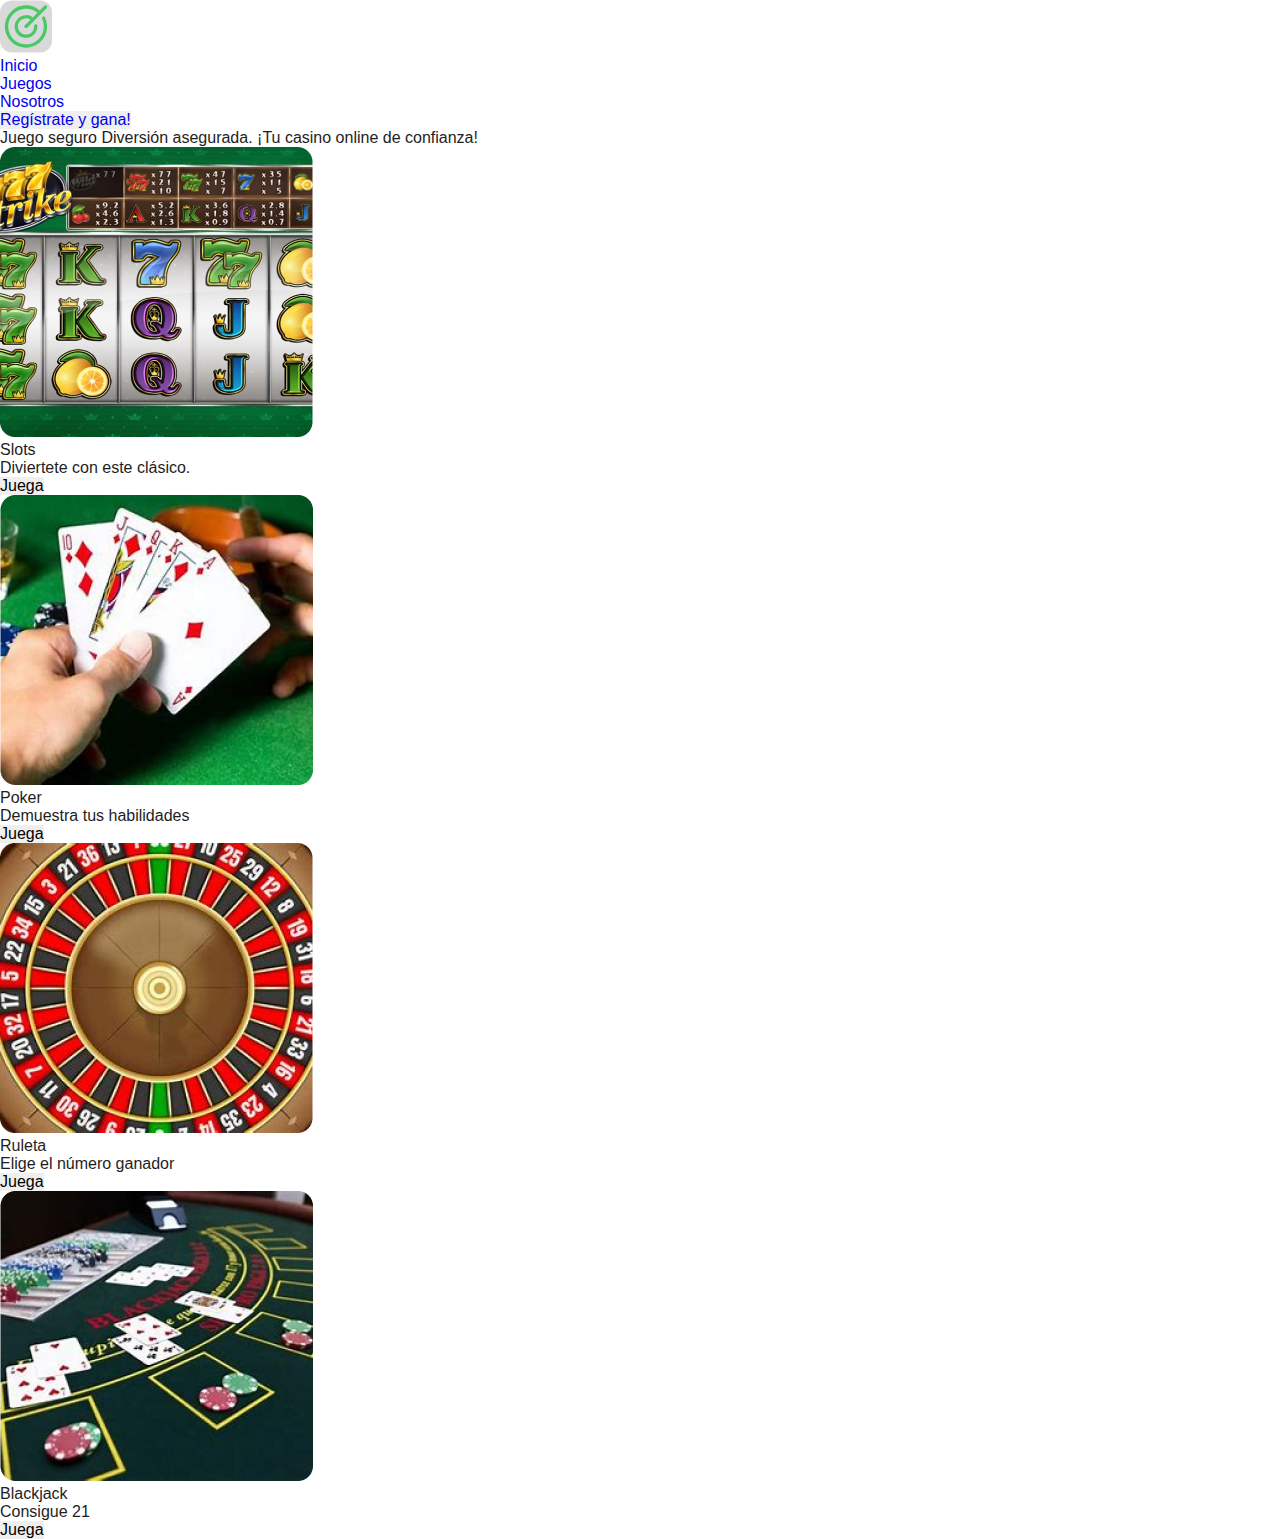
==== index.html @ 99882bb0 "Agregando la hoja de estilos" ====
<!DOCTYPE html>
<html lang="es">

<head>
    <meta charset="UTF-8">
    <meta name="viewport" content="width=device-width, initial-scale=1.0">
    <title>Casino Movil</title>
    <meta http-equiv="X-UA-Compatible" content="ie=edge">
     
    <!-- Tarea, buscar palabras claves para mi pagina-->
    <meta name="description" content="">
    <!--Con las palabras claves pedirle una descripcion de mi pagina a una IA de 150 char.-->
    <meta name="keywords" content="">
    <link rel="stylesheet" href="/style.css">
    <!--Etiquetas OpenGraph: Investigar -->
    <!--
       Crear los otros Html-->
</head>

<body>
     <header>
        <nav>
        <img src="/assets/div.svg" alt="">
        <ul>
            <li><a href="/">Inicio</a></li>
            <li><a href="#juegos">Juegos</a></li>
            <li><a href="nosotros.html">Nosotros</a></li>
            <button><a href="login.html">Regístrate y gana!</a></button>
        </ul>
        </nav>
     </header>
     <main>
        <section id = "Jumbtron1">
          <h1>Juego seguro
            Diversión asegurada.
            ¡Tu casino online de confianza!</h1>
        </section>
        <section id = "tarjetas">
            <div>
                <img src="/assets/slot.png" alt="">
                <h2>Slots</h2>
                <p>Diviertete con este clásico. </p>
                <button>Juega</button>
            </div>
            <div>
                <img src="/assets/poker.png" alt="">
                <h2>Poker</h2>
                <p>Demuestra tus habilidades </p>
                <button>Juega</button>
            </div>
            <div>
                <img src="/assets/roulette.png" alt="">
                <h2>Ruleta</h2>
                <p>Elige el número ganador</p>
                <button>Juega</button>
            </div>
            <div>
                <img src="/assets/blackjack.png" alt="">
                <h2>Blackjack</h2>
                <p>Consigue 21 </p>
                <button>Juega</button>
            </div>

        </section>

    </main>

</body>

</html>
---- style.css ----
* {
    padding: unset; 
    margin: unset;
    border: unset;
    text-decoration: unset;
    
    /* 16 pixeles cada rem */
    font-size: 1rem;
    /* regular: 400, 900 black, 800 la negrota, negrita 700*/
    font-weight: 400;
    font-family: 'Segoe UI', Tahoma, Geneva, Verdana, sans-serif;
    list-style: none;
    /* Propiedad muy importante*/
    box-sizing: border-box;

   /* margin y Padding automatizados*/
}

body {
  color: #1e1e1e;
}
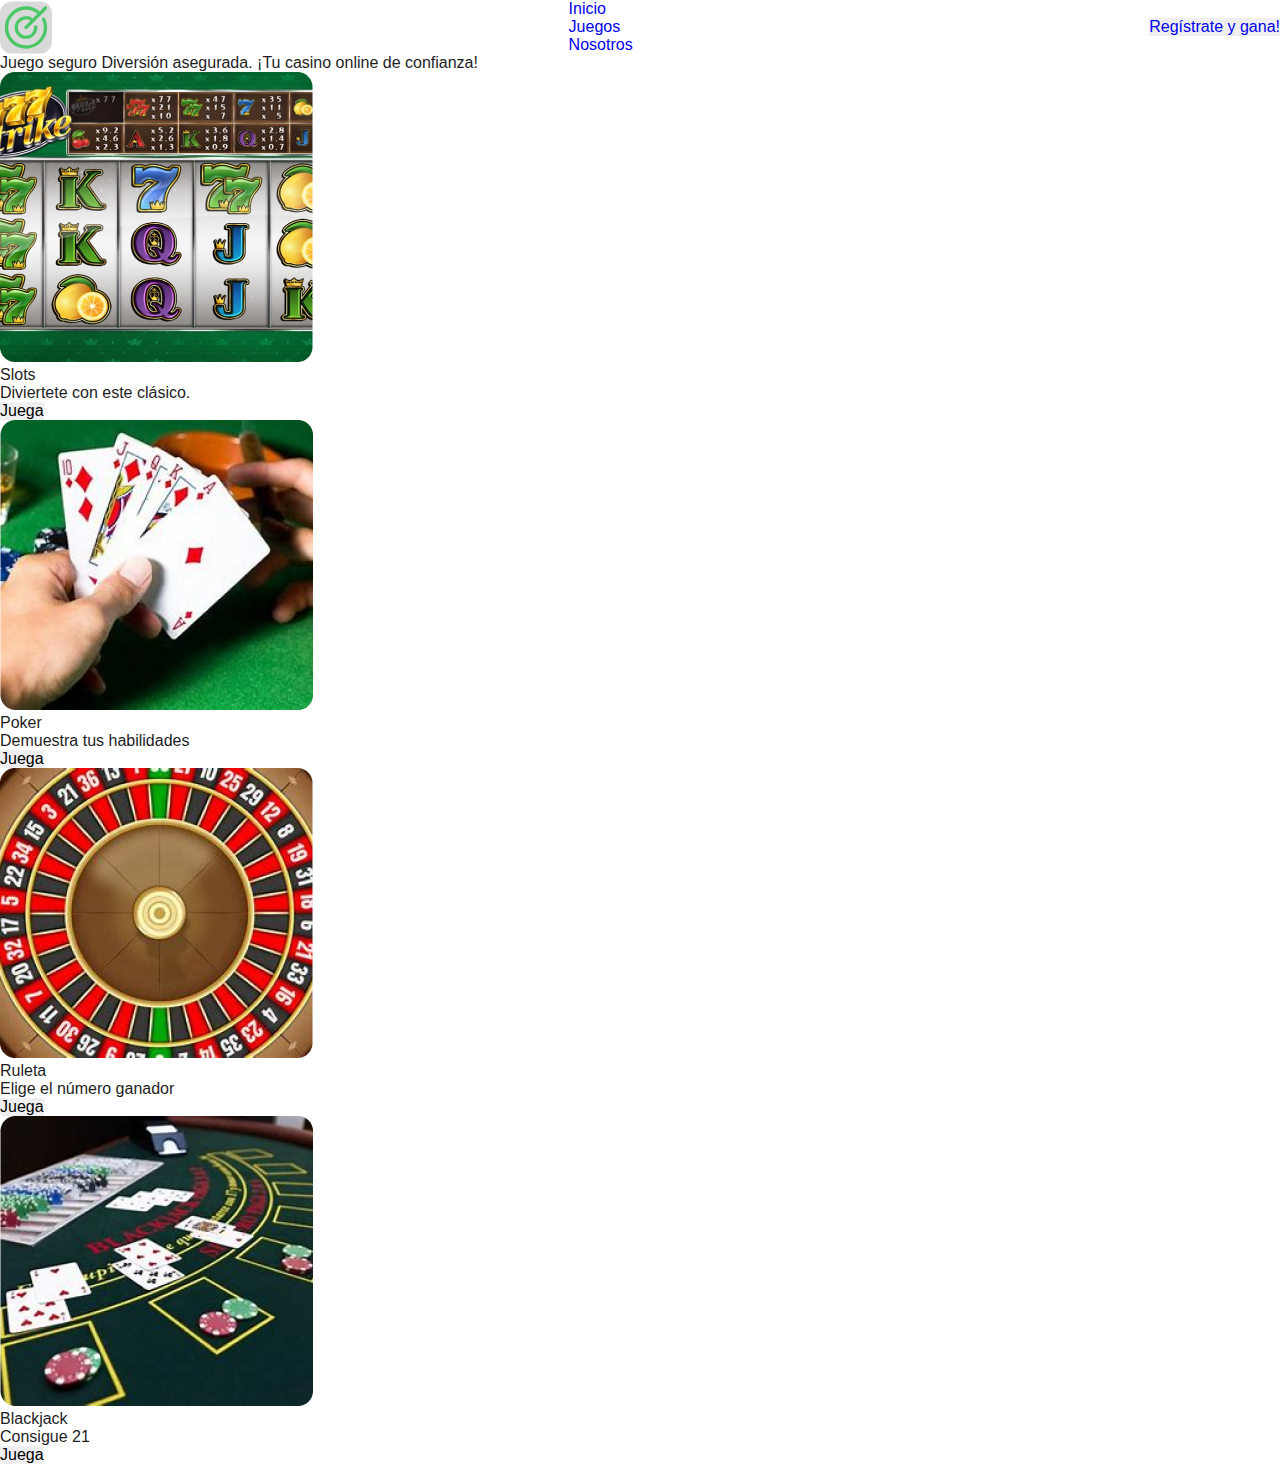
==== commit 53bbaffe: "Boton por fuera de la ul" ====
--- a/index.html
+++ b/index.html
@@ -25,8 +25,9 @@
             <li><a href="/">Inicio</a></li>
             <li><a href="#juegos">Juegos</a></li>
             <li><a href="nosotros.html">Nosotros</a></li>
-            <button><a href="login.html">Regístrate y gana!</a></button>
+            
         </ul>
+        <button><a href="login.html">Regístrate y gana!</a></button>
         </nav>
      </header>
      <main>
--- a/style.css
+++ b/style.css
@@ -18,4 +18,11 @@
 
 body {
   color: #1e1e1e;
+}
+
+header nav{
+    display: flex; /* diaplay flex coloca los elementos horizontales */
+    justify-content: space-between; /*Coloca el espacio entre elementos*/
+    align-items: center;
+    
 }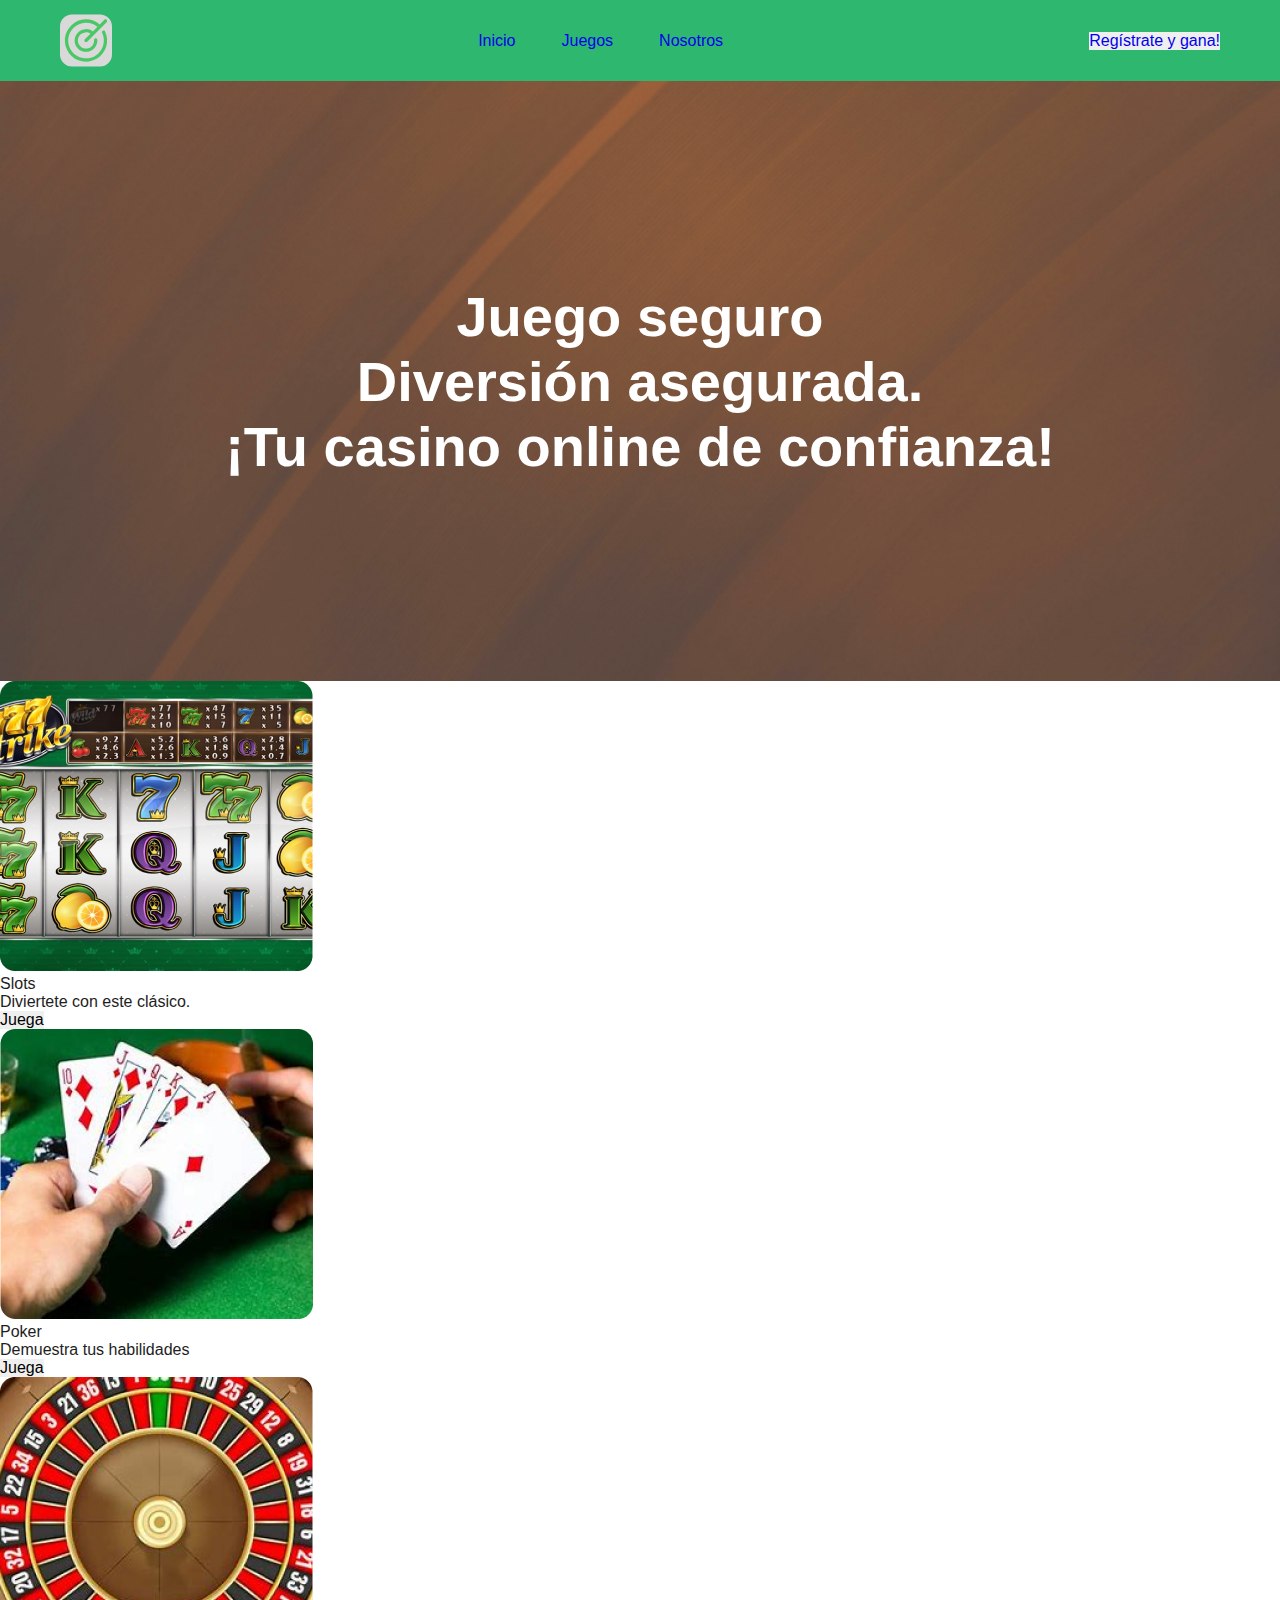
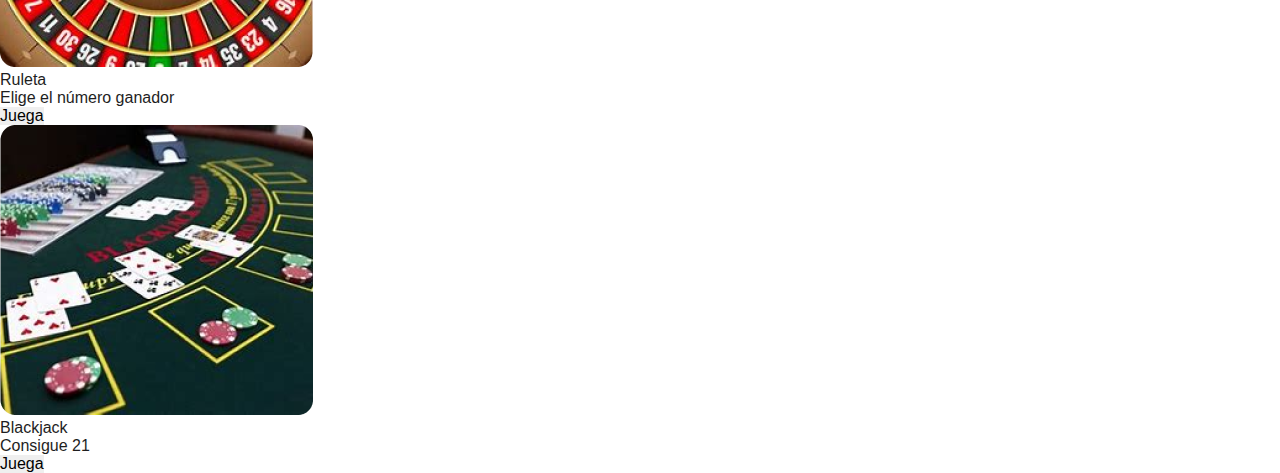
==== commit 80007386: "Agregando estilos al Jumbotron y las fuentes" ====
--- a/index.html
+++ b/index.html
@@ -6,7 +6,12 @@
     <meta name="viewport" content="width=device-width, initial-scale=1.0">
     <title>Casino Movil</title>
     <meta http-equiv="X-UA-Compatible" content="ie=edge">
-     
+    <link rel="preconnect" href="https://fonts.googleapis.com">
+
+
+    <!--Agregando fuente Roboto de google Fonts-->
+<link rel="preconnect" href="https://fonts.gstatic.com" crossorigin>
+<link href="https://fonts.googleapis.com/css2?family=Roboto:ital,wght@0,100;0,300;0,400;0,500;0,700;0,900;1,100;1,300;1,400;1,500;1,700;1,900&display=swap" rel="stylesheet">
     <!-- Tarea, buscar palabras claves para mi pagina-->
     <meta name="description" content="">
     <!--Con las palabras claves pedirle una descripcion de mi pagina a una IA de 150 char.-->
@@ -18,44 +23,44 @@
 </head>
 
 <body>
-     <header>
-        <nav>
-        <img src="/assets/div.svg" alt="">
-        <ul>
-            <li><a href="/">Inicio</a></li>
-            <li><a href="#juegos">Juegos</a></li>
-            <li><a href="nosotros.html">Nosotros</a></li>
-            
-        </ul>
-        <button><a href="login.html">Regístrate y gana!</a></button>
+    <header>
+        <nav class="main-navbar">
+            <img src="/assets/div.svg" alt="">
+            <ul>
+                <li><a href="/">Inicio</a></li>
+                <li><a href="#juegos">Juegos</a></li>
+                <li><a href="nosotros.html">Nosotros</a></li>
+
+            </ul>
+            <button><a href="/login.html">Regístrate y gana!</a></button>
         </nav>
-     </header>
-     <main>
-        <section id = "Jumbtron1">
-          <h1>Juego seguro
-            Diversión asegurada.
-            ¡Tu casino online de confianza!</h1>
-        </section>
-        <section id = "tarjetas">
-            <div>
+    </header>
+    <main>
+        <div class="Jumbtron1P"> <!-- Tuve que colocar la background image en el H1-->
+            <h1 class="Jumbotron1">Juego seguro <br>
+                Diversión asegurada.<br>
+                ¡Tu casino online de confianza!</h1>
+            </div>
+        <section class="tarjetas">
+            <div class="tarjeta">
                 <img src="/assets/slot.png" alt="">
                 <h2>Slots</h2>
                 <p>Diviertete con este clásico. </p>
                 <button>Juega</button>
             </div>
-            <div>
+            <div class="tarjeta">
                 <img src="/assets/poker.png" alt="">
                 <h2>Poker</h2>
                 <p>Demuestra tus habilidades </p>
                 <button>Juega</button>
             </div>
-            <div>
+            <div class="tarjeta">
                 <img src="/assets/roulette.png" alt="">
                 <h2>Ruleta</h2>
                 <p>Elige el número ganador</p>
                 <button>Juega</button>
             </div>
-            <div>
+            <div class="tarjeta">
                 <img src="/assets/blackjack.png" alt="">
                 <h2>Blackjack</h2>
                 <p>Consigue 21 </p>
--- a/style.css
+++ b/style.css
@@ -1,8 +1,21 @@
+/*Variables de Css se escriben dentro de root*/
+:root {
+    --margin-page: 60px;
+    --color-primary: #2EB76E;
+    --color-action: #422F95;
+    --color-white: #FFFFFF;
+    --brownie: #AD5A5A;
+    --color-ch: red;
+    --jumbotron-image1: url("Section.jpg");
+    --jumbo-title: 56px;
+    --textfocus-color: #70F6BE;
+}
+
 * {
     padding: unset; 
     margin: unset;
     border: unset;
-    text-decoration: unset;
+    text-decoration: none;
     
     /* 16 pixeles cada rem */
     font-size: 1rem;
@@ -12,17 +25,68 @@
     list-style: none;
     /* Propiedad muy importante*/
     box-sizing: border-box;
+    
+    outline: unset; /* esto quita las líneas de los input */
 
    /* margin y Padding automatizados*/
 }
+
 
 body {
   color: #1e1e1e;
 }
 
-header nav{
+.main-navbar{
     display: flex; /* diaplay flex coloca los elementos horizontales */
     justify-content: space-between; /*Coloca el espacio entre elementos*/
     align-items: center;
-    
-}+    padding: 14px var(--margin-page);
+    background-color: var(--color-primary);
+}
+
+.main-navbar ul {
+  display:flex;
+  justify-content:space-between;
+  gap: 46px;
+  
+}
+
+.Jumbotron1{
+  background-image: var(--jumbotron-image1); 
+  background-size: cover;
+  background-position: center;
+  height: 600px;
+  display: flex;
+  align-items: center;
+  padding: var(--margin-page);
+  color: var(--color-white);
+  font-size: var(--jumbo-title);
+  text-align: center;
+  justify-content: center;
+  font-weight: 700;
+}
+
+
+.tarjetas{
+  font-family: Roboto, sans-serif;
+  font-size: 1rem;
+}
+
+/* 
+@font-face{
+font-family: fiat;
+url: (direccion fuentes)
+}
+
+Api de Google: Empleas el archivo de Google.
+
+Siempre el display flesx en el elemento padre
+crossaxis = align items
+mainaxis = justify-content
+
+
+crossaxis no tiene space-between
+
+*/
+
+
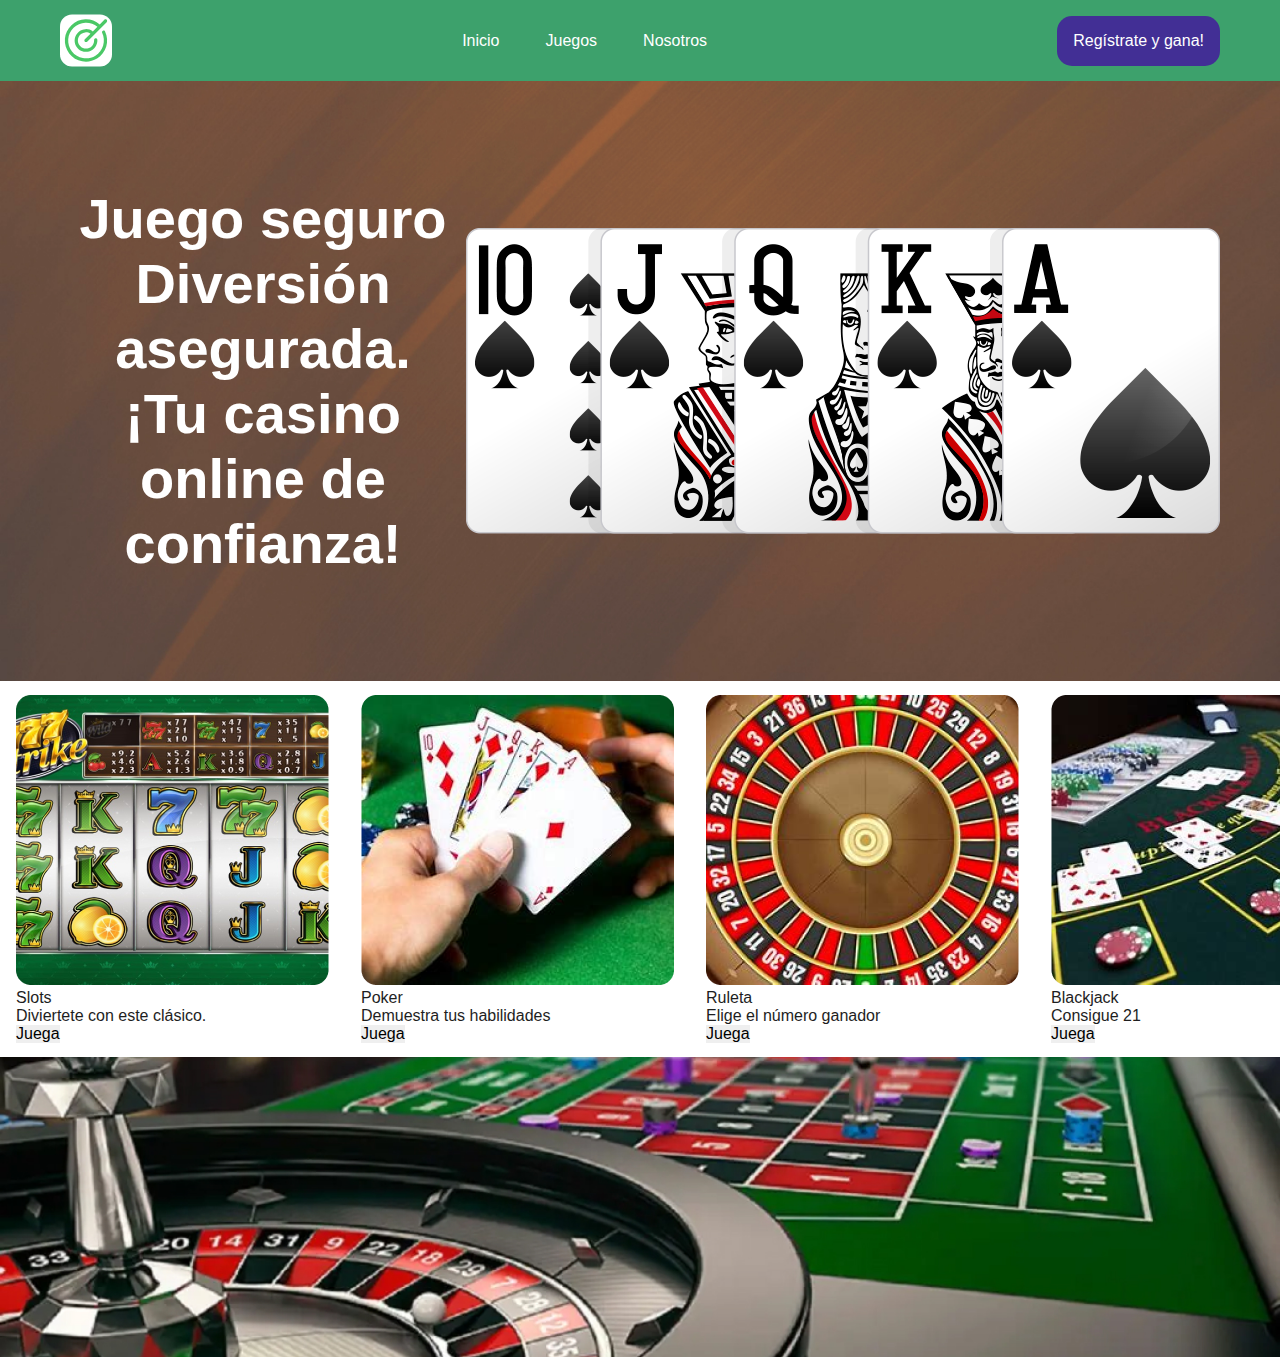
==== commit f809b240: "Agregando el segundo Jumbotron y cuadrando las tarjetas" ====
--- a/index.html
+++ b/index.html
@@ -28,20 +28,23 @@
             <img src="/assets/div.svg" alt="">
             <ul>
                 <li><a href="/">Inicio</a></li>
-                <li><a href="#juegos">Juegos</a></li>
+                <li><a href="#tarjetas">Juegos</a></li>
                 <li><a href="nosotros.html">Nosotros</a></li>
 
             </ul>
-            <button><a href="/login.html">Regístrate y gana!</a></button>
+            <a href="/login.html"><button>Regístrate y gana!</button></a>
         </nav>
     </header>
     <main>
         <div class="Jumbtron1P"> <!-- Tuve que colocar la background image en el H1-->
             <h1 class="Jumbotron1">Juego seguro <br>
                 Diversión asegurada.<br>
-                ¡Tu casino online de confianza!</h1>
+                ¡Tu casino online de confianza!
+                <img src="/assets/cards.png">
+            </h1>
+               
             </div>
-        <section class="tarjetas">
+        <div class="tarjetas">
             <div class="tarjeta">
                 <img src="/assets/slot.png" alt="">
                 <h2>Slots</h2>
@@ -67,8 +70,10 @@
                 <button>Juega</button>
             </div>
 
-        </section>
-
+        </div>
+        <div class="jumbo2"> 
+            
+        </div>
     </main>
 
 </body>
--- a/style.css
+++ b/style.css
@@ -1,12 +1,12 @@
 /*Variables de Css se escriben dentro de root*/
 :root {
     --margin-page: 60px;
-    --color-primary: #2EB76E;
+    --color-primary: #3da16c;
     --color-action: #422F95;
     --color-white: #FFFFFF;
     --brownie: #AD5A5A;
     --color-ch: red;
-    --jumbotron-image1: url("Section.jpg");
+    --jumbotron-image1: url("/Section.jpg");
     --jumbo-title: 56px;
     --textfocus-color: #70F6BE;
 }
@@ -64,13 +64,54 @@
   text-align: center;
   justify-content: center;
   font-weight: 700;
+ 
+}
+.jumbo2{
+  background-image: url("/assets/jumbo.jpg"); 
+  background-size: cover;
+  background-position: center;
+  height: 300px;
+  display: flex;
+  align-items: center;
+  padding: var(--margin-page);
+  font-size: var(--jumbo-title);
+  text-align: center;
+  justify-content: center;
+  font-weight: 700;
+  color: var(--color-white);
 }
 
 
 .tarjetas{
   font-family: Roboto, sans-serif;
   font-size: 1rem;
+  display: flex;
+  align-items: flex-start;
+  justify-content: space-between;
+  padding: 14px, var(--margin-page);
+  
 }
+.tarjeta{
+  padding: 14px 16px;
+  align-items: end;
+  justify-content: center;
+  
+.tarjeta img{
+  display: flex;
+  padding: 14px;
+}
+}
+nav button {
+  padding: 1rem;
+  border-radius: 15px; /*No lo esta aplicando*/
+  background-color: var(--color-action);
+  color: var(--color-white);
+}
+
+a{
+  color: var(--color-white);
+}
+
 
 /* 
 @font-face{
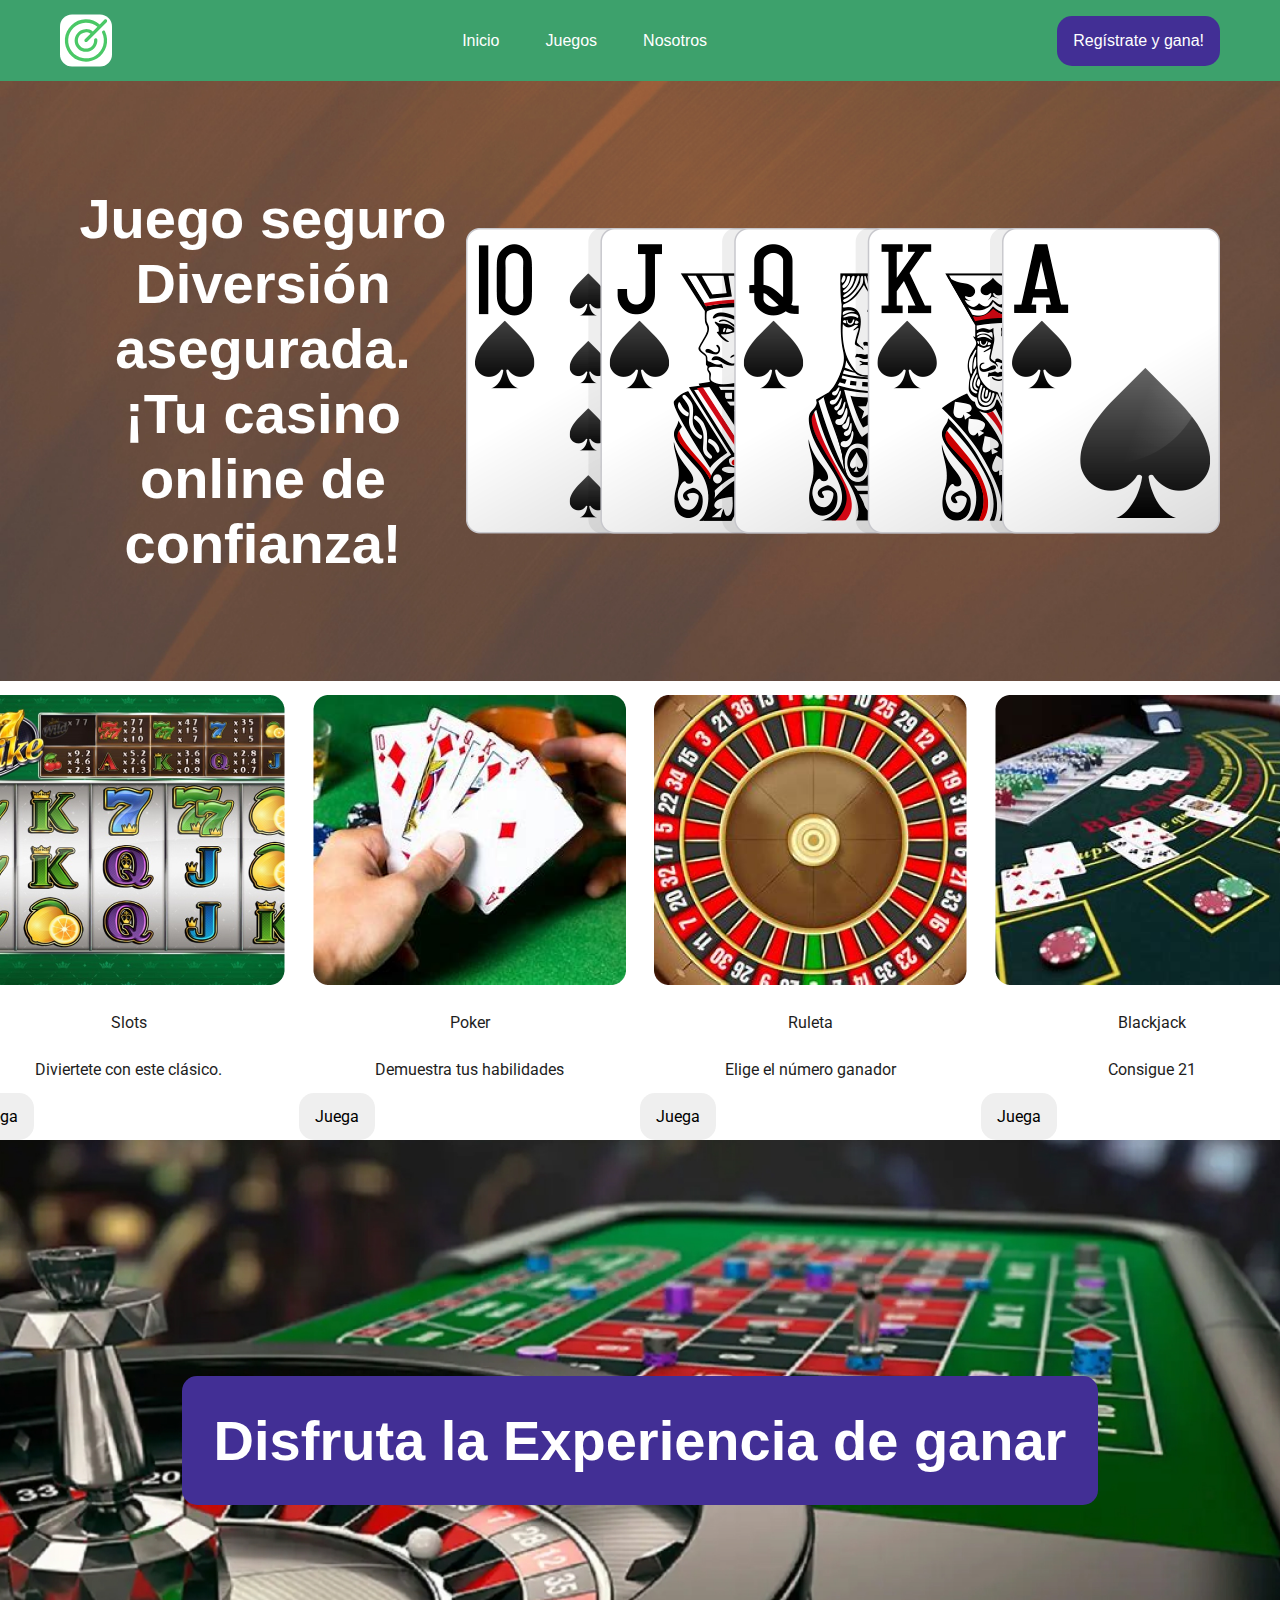
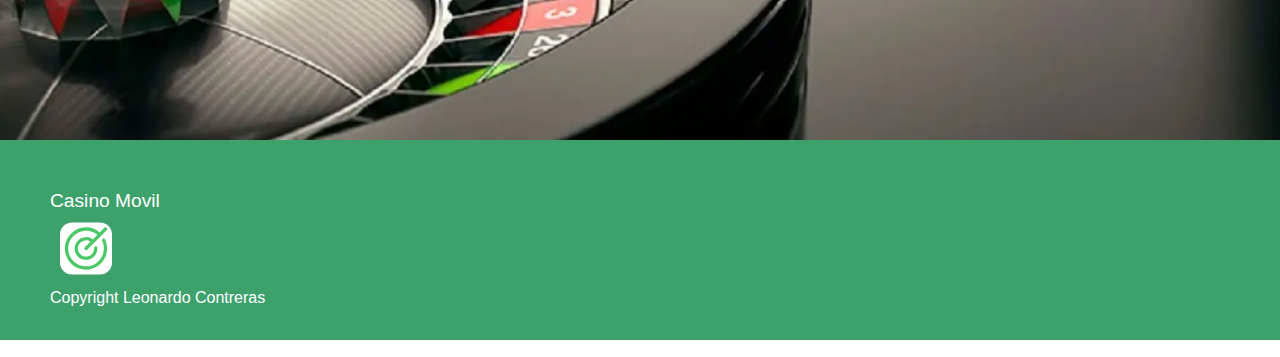
==== commit 107c26df: "Agregando footer y colocandole estilos al Jumbotron" ====
--- a/index.html
+++ b/index.html
@@ -72,7 +72,13 @@
 
         </div>
         <div class="jumbo2"> 
-            
+            <h1>Disfruta la Experiencia de ganar</h1>
+        </div>
+        <div class="foo">
+          <div><h2>Casino Movil</h2><img src="/assets/div.svg" title="Casino Movil">
+            <p>Copyright Leonardo Contreras</p></div>
+         
+
         </div>
     </main>
 
--- a/style.css
+++ b/style.css
@@ -9,6 +9,7 @@
     --jumbotron-image1: url("/Section.jpg");
     --jumbo-title: 56px;
     --textfocus-color: #70F6BE;
+    --jumbosize:600px;
 }
 
 * {
@@ -55,7 +56,7 @@
   background-image: var(--jumbotron-image1); 
   background-size: cover;
   background-position: center;
-  height: 600px;
+  height: var(--jumbosize);
   display: flex;
   align-items: center;
   padding: var(--margin-page);
@@ -70,37 +71,52 @@
   background-image: url("/assets/jumbo.jpg"); 
   background-size: cover;
   background-position: center;
-  height: 300px;
+  height: var(--jumbosize);
   display: flex;
   align-items: center;
   padding: var(--margin-page);
-  font-size: var(--jumbo-title);
   text-align: center;
   justify-content: center;
-  font-weight: 700;
-  color: var(--color-white);
 }
 
+.jumbo2 h1{
+  font-size: var(--jumbo-title);
+  color: var(--color-white);
+  font-weight: 600;
+  background-color: var(--color-action);
+  padding: 2rem;
+  border-radius: 15px;
+}
 
 .tarjetas{
-  font-family: Roboto, sans-serif;
-  font-size: 1rem;
+
+
   display: flex;
   align-items: flex-start;
-  justify-content: space-between;
+  justify-content: center;
   padding: 14px, var(--margin-page);
   
 }
-.tarjeta{
+.tarjeta h2, .tarjeta p, .tarjeta button{
+  border-radius: 15px;
+  font-size: 1rem;
+  font-style: black;
+  font-family: Roboto, sans-serif;
   padding: 14px 16px;
   align-items: end;
   justify-content: center;
+  text-align: center;
+}
+.tarjeta{
+  justify-content: center;
+}
   
 .tarjeta img{
   display: flex;
   padding: 14px;
+  
 }
-}
+
 nav button {
   padding: 1rem;
   border-radius: 15px; /*No lo esta aplicando*/
@@ -112,8 +128,33 @@
   color: var(--color-white);
 }
 
+.foo{
+  background-color: var(--color-primary);
+  height: 200px;
+  
+}
+.foo div{
+  padding: 50px;
+  align-items: center;
+  flex-direction: column; 
+  align-items: center;
+  justify-content: flex-start;
+  color: var(--color-white);
+  background-size: cover;  
+}
+.foo div h2{
+  font-weight: 500;
+  font-style: bold;
+  font-size: larger; 
+}
+.foo div img{
+  padding: 10px;
+  justify-content: cente;
+}
+/* 
 
-/* 
+para enfilarlos flex-direction 
+
 @font-face{
 font-family: fiat;
 url: (direccion fuentes)
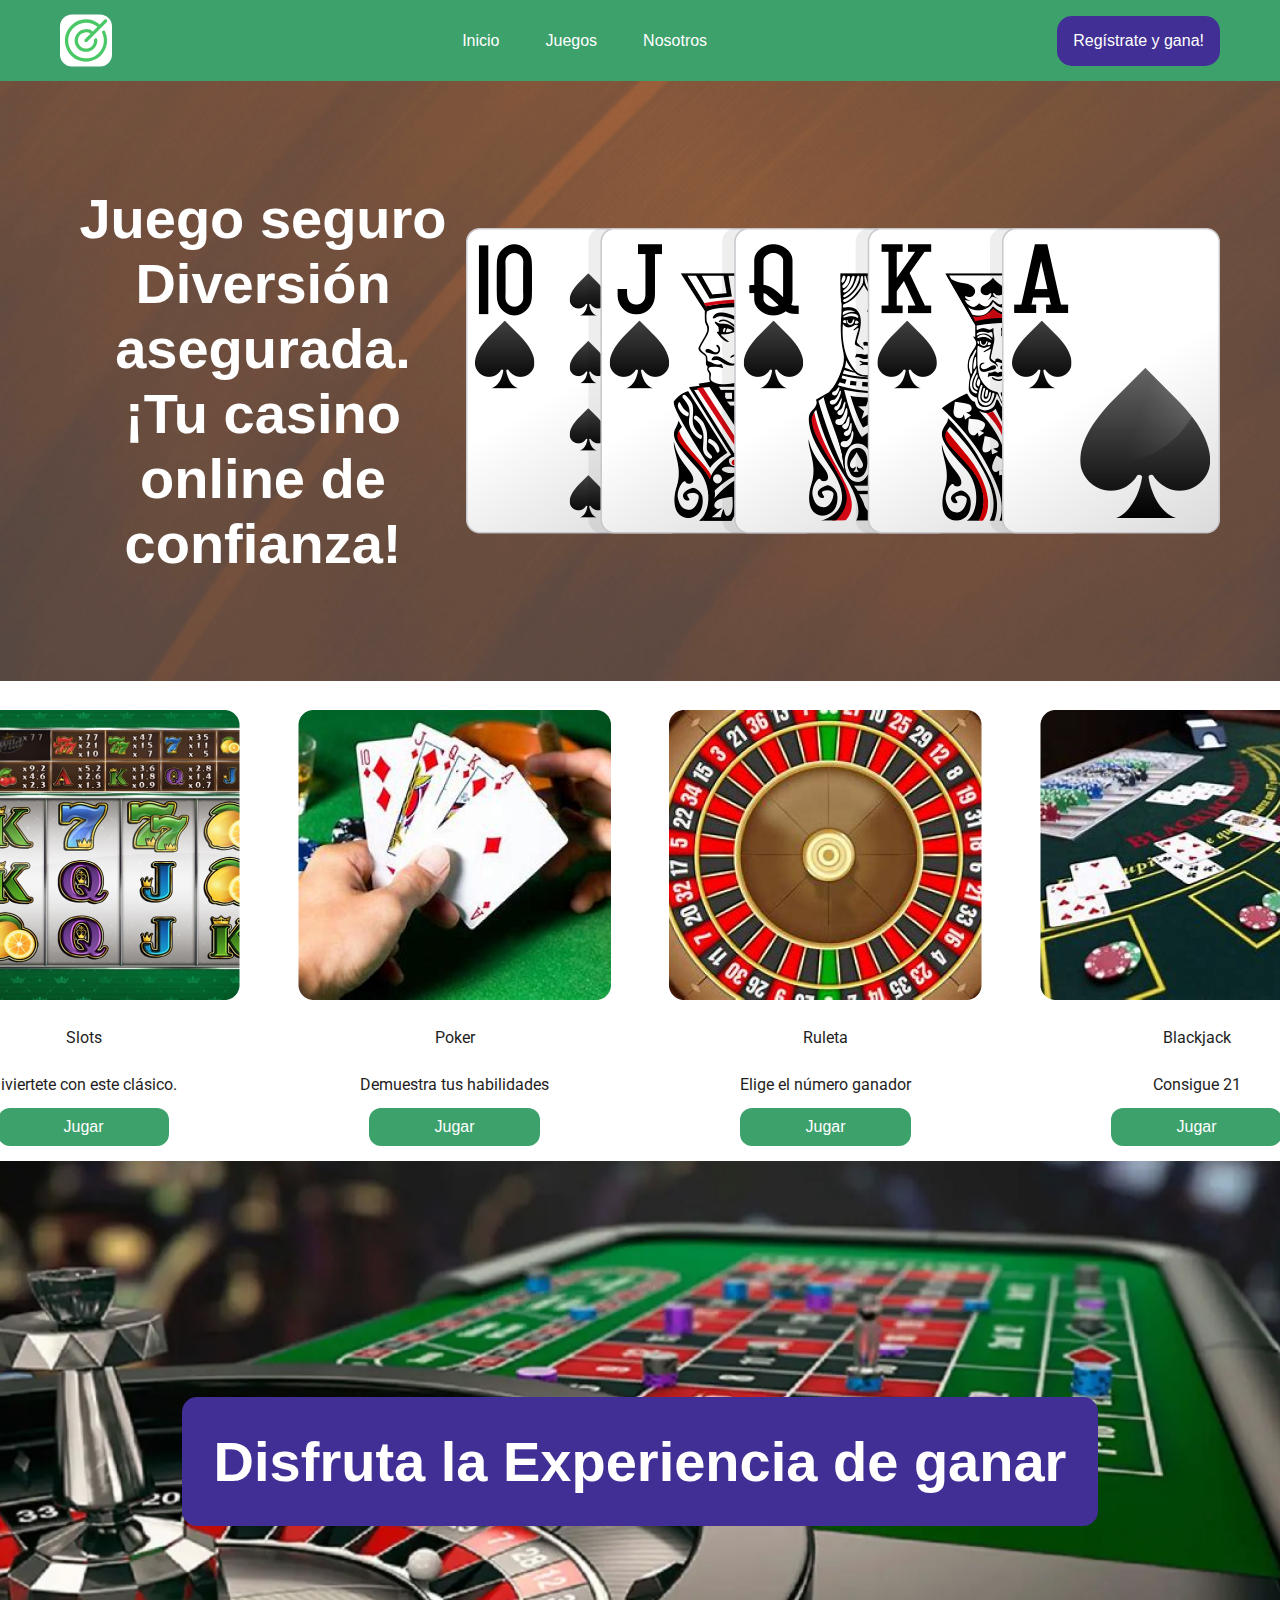
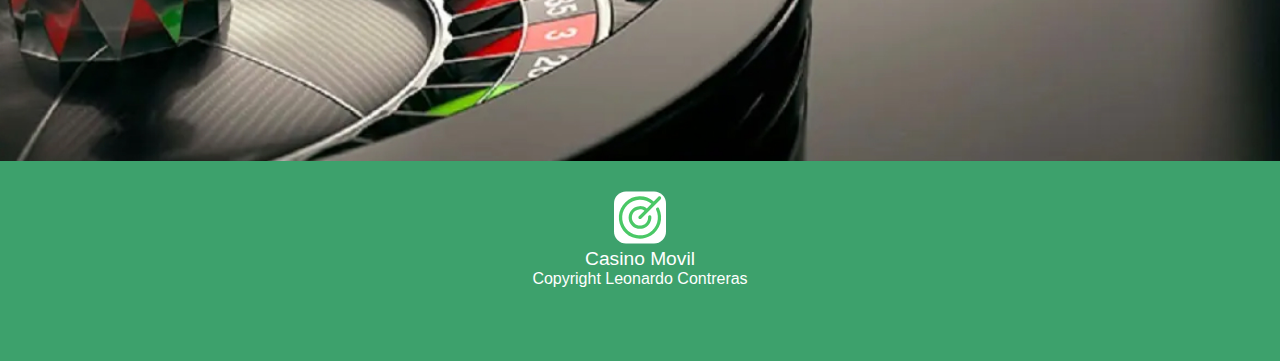
==== commit 1c1ecdf9: "Casi listo, falta solo Js" ====
--- a/index.html
+++ b/index.html
@@ -49,25 +49,25 @@
                 <img src="/assets/slot.png" alt="">
                 <h2>Slots</h2>
                 <p>Diviertete con este clásico. </p>
-                <button>Juega</button>
+                <button>Jugar</button>
             </div>
             <div class="tarjeta">
                 <img src="/assets/poker.png" alt="">
                 <h2>Poker</h2>
                 <p>Demuestra tus habilidades </p>
-                <button>Juega</button>
+                <button>Jugar</button>
             </div>
             <div class="tarjeta">
                 <img src="/assets/roulette.png" alt="">
                 <h2>Ruleta</h2>
                 <p>Elige el número ganador</p>
-                <button>Juega</button>
+                <button>Jugar</button>
             </div>
             <div class="tarjeta">
                 <img src="/assets/blackjack.png" alt="">
                 <h2>Blackjack</h2>
                 <p>Consigue 21 </p>
-                <button>Juega</button>
+                <button>Jugar</button>
             </div>
 
         </div>
@@ -75,8 +75,9 @@
             <h1>Disfruta la Experiencia de ganar</h1>
         </div>
         <div class="foo">
-          <div><h2>Casino Movil</h2><img src="/assets/div.svg" title="Casino Movil">
-            <p>Copyright Leonardo Contreras</p></div>
+          <div><img src="/assets/div.svg" title="Casino Movil">
+            <h2>Casino Movil</h2> 
+             <p>Copyright Leonardo Contreras</p></div>
          
 
         </div>
--- a/style.css
+++ b/style.css
@@ -97,7 +97,7 @@
   padding: 14px, var(--margin-page);
   
 }
-.tarjeta h2, .tarjeta p, .tarjeta button{
+.tarjeta h2, .tarjeta p{
   border-radius: 15px;
   font-size: 1rem;
   font-style: black;
@@ -108,13 +108,29 @@
   text-align: center;
 }
 .tarjeta{
-  justify-content: center;
+  justify-content: center; 
+  display: flex;
+  flex-direction: column;
+  align-items: center;
+  padding: 15px;
+  /*text-align: center;*/
 }
   
 .tarjeta img{
   display: flex;
   padding: 14px;
   
+}
+
+.tarjeta button{
+  background-color: var(--color-primary);
+  color: white;
+  padding: 10px;
+  width: 50%;
+  border-radius: 12px;
+  /*margin: 0 auto;
+  display: block; */
+
 }
 
 nav button {
@@ -147,9 +163,9 @@
   font-style: bold;
   font-size: larger; 
 }
-.foo div img{
-  padding: 10px;
-  justify-content: cente;
+.foo div {
+  padding: 30px;
+  text-align: center;
 }
 /* 
 
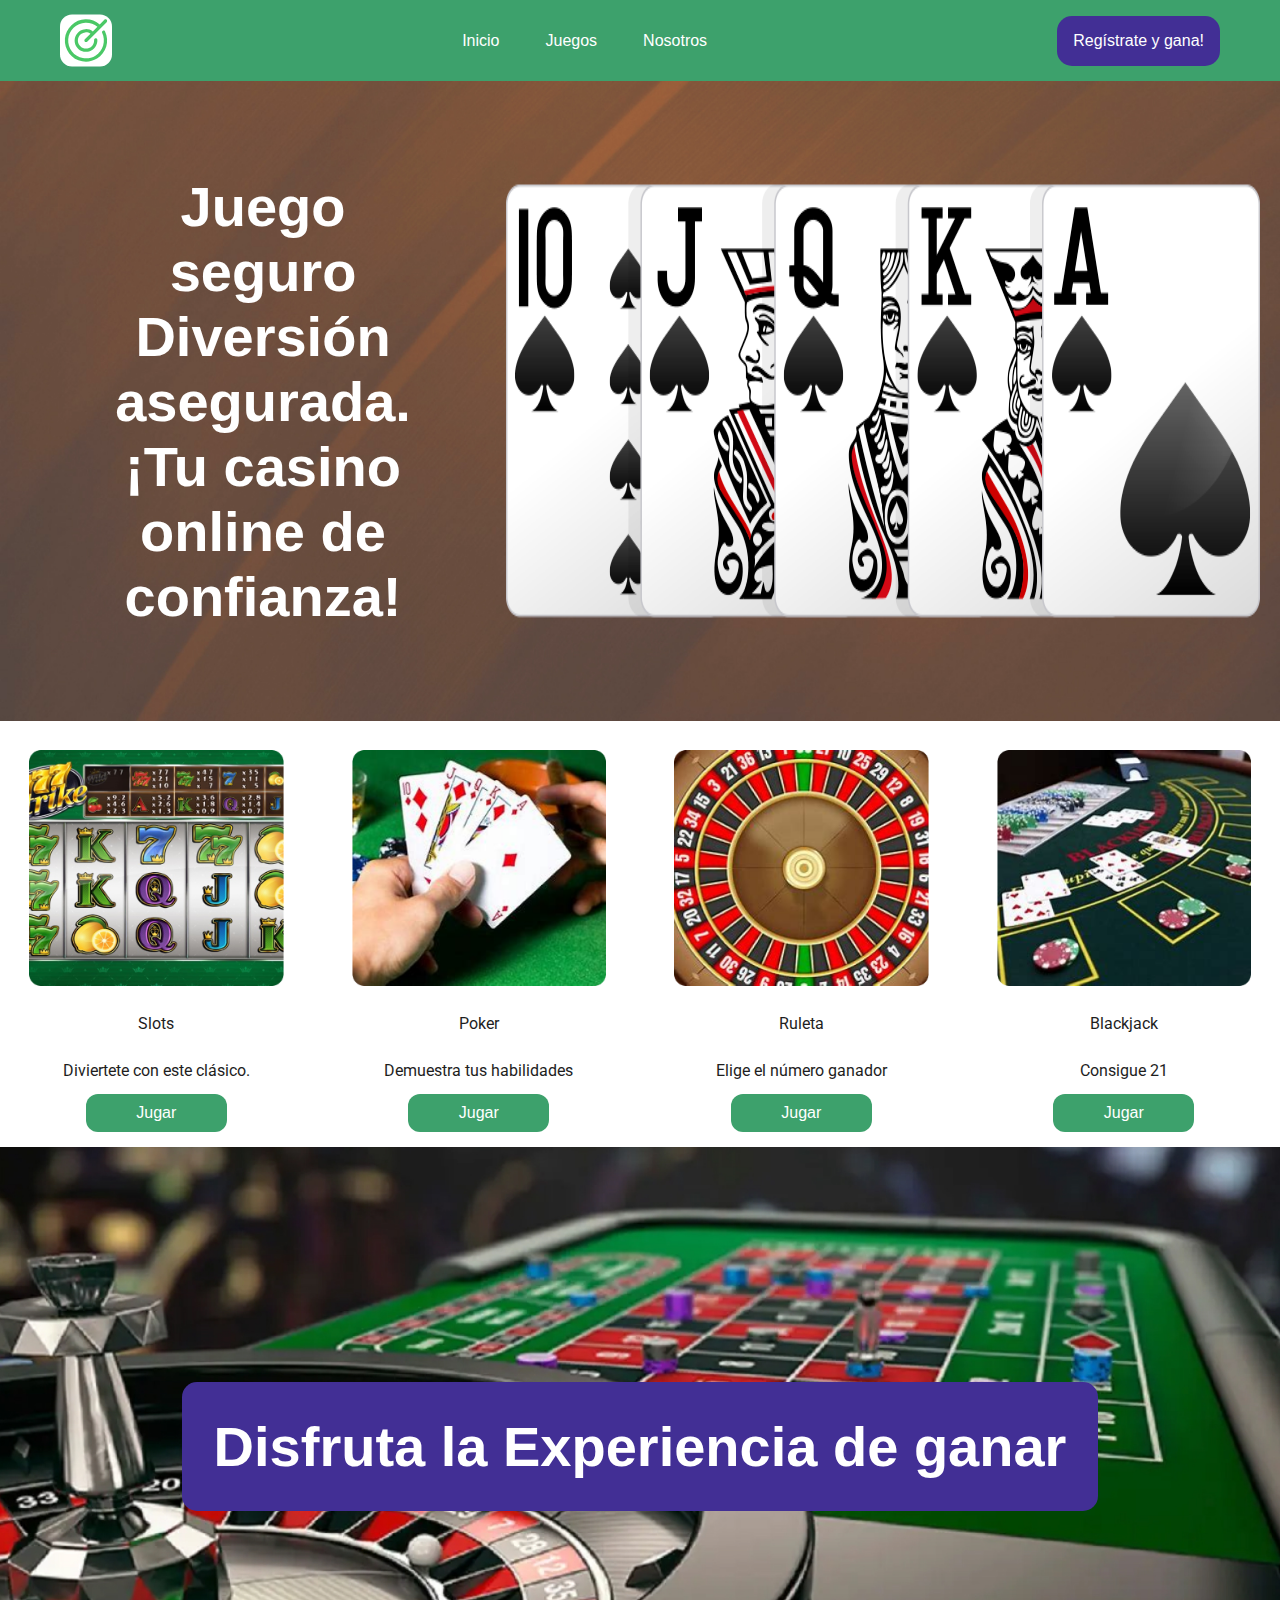
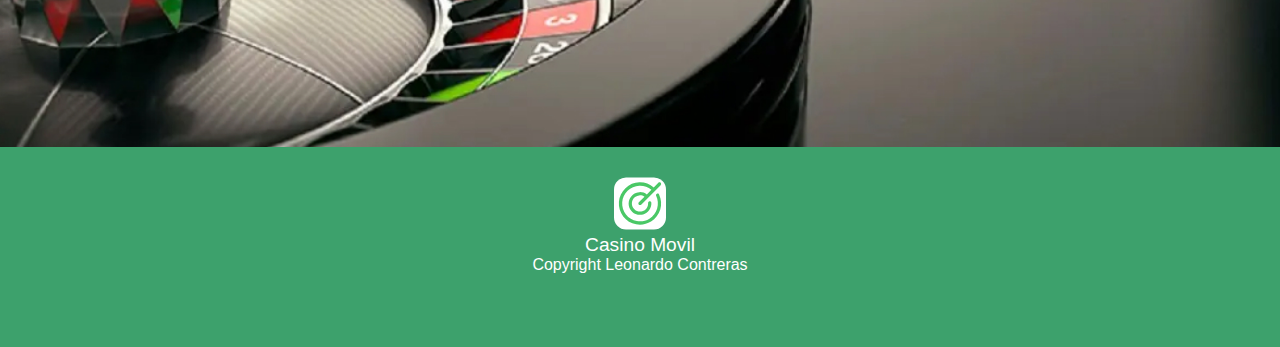
==== commit 431ec424: "Empezando a corregir" ====
--- a/index.html
+++ b/index.html
@@ -36,13 +36,12 @@
         </nav>
     </header>
     <main>
-        <div class="Jumbtron1P"> <!-- Tuve que colocar la background image en el H1-->
-            <h1 class="Jumbotron1">Juego seguro <br>
-                Diversión asegurada.<br>
+        <div class="Jumbotron1P"> <!-- Tuve que colocar la background image en el H1-->
+            <h1 class="Jumbotron1">Juego seguro 
+                Diversión asegurada.
                 ¡Tu casino online de confianza!
-                <img src="/assets/cards.png">
             </h1>
-               
+            <img src="/assets/cards.png" id="low">
             </div>
         <div class="tarjetas">
             <div class="tarjeta">
--- a/style.css
+++ b/style.css
@@ -45,6 +45,13 @@
     background-color: var(--color-primary);
 }
 
+header{
+  position: sticky;
+  top:0;
+  z-index: 50;
+}
+
+
 .main-navbar ul {
   display:flex;
   justify-content:space-between;
@@ -53,20 +60,32 @@
 }
 
 .Jumbotron1{
+  height: var(--jumbosize);
+  display: flex;
+  align-items: center;
+  padding: var(--margin-page);
+  color: var(--color-white);
+  font-size: var(--jumbo-title);
+  text-align: center;
+  justify-content: center;
+  font-weight: 700;
+  perspective: 1000px;
+}
+
+
+.Jumbotron1P{
+  display: flex;
   background-image: var(--jumbotron-image1); 
   background-size: cover;
   background-position: center;
-  height: var(--jumbosize);
-  display: flex;
-  align-items: center;
-  padding: var(--margin-page);
-  color: var(--color-white);
-  font-size: var(--jumbo-title);
-  text-align: center;
-  justify-content: center;
-  font-weight: 700;
- 
-}
+  padding: 20px;
+}
+/*
+  Acuerdate de agregar efectos al img
+ Display Grid
+
+*/
+
 .jumbo2{
   background-image: url("/assets/jumbo.jpg"); 
   background-size: cover;
@@ -89,13 +108,10 @@
 }
 
 .tarjetas{
-
-
-  display: flex;
-  align-items: flex-start;
-  justify-content: center;
-  padding: 14px, var(--margin-page);
-  
+  display: grid;
+  grid-template-columns:  repeat(auto-fit,minmax(300px,1fr));
+  gap: 10px;
+  justify-content: center;
 }
 .tarjeta h2, .tarjeta p{
   border-radius: 15px;
@@ -113,13 +129,14 @@
   flex-direction: column;
   align-items: center;
   padding: 15px;
+
+
   /*text-align: center;*/
 }
   
 .tarjeta img{
-  display: flex;
   padding: 14px;
-  
+  width:100%;
 }
 
 .tarjeta button{
@@ -128,9 +145,14 @@
   padding: 10px;
   width: 50%;
   border-radius: 12px;
+  transition: background .3s ease-in-out;
   /*margin: 0 auto;
   display: block; */
 
+}
+
+.tarjeta button:hover{
+  background-color: #55cb8c;
 }
 
 nav button {
@@ -138,7 +160,16 @@
   border-radius: 15px; /*No lo esta aplicando*/
   background-color: var(--color-action);
   color: var(--color-white);
-}
+  transition: background .3s ease-in-out;
+}
+
+nav button:hover{
+  background-color: #2c1d70;
+}
+
+
+
+
 
 a{
   color: var(--color-white);
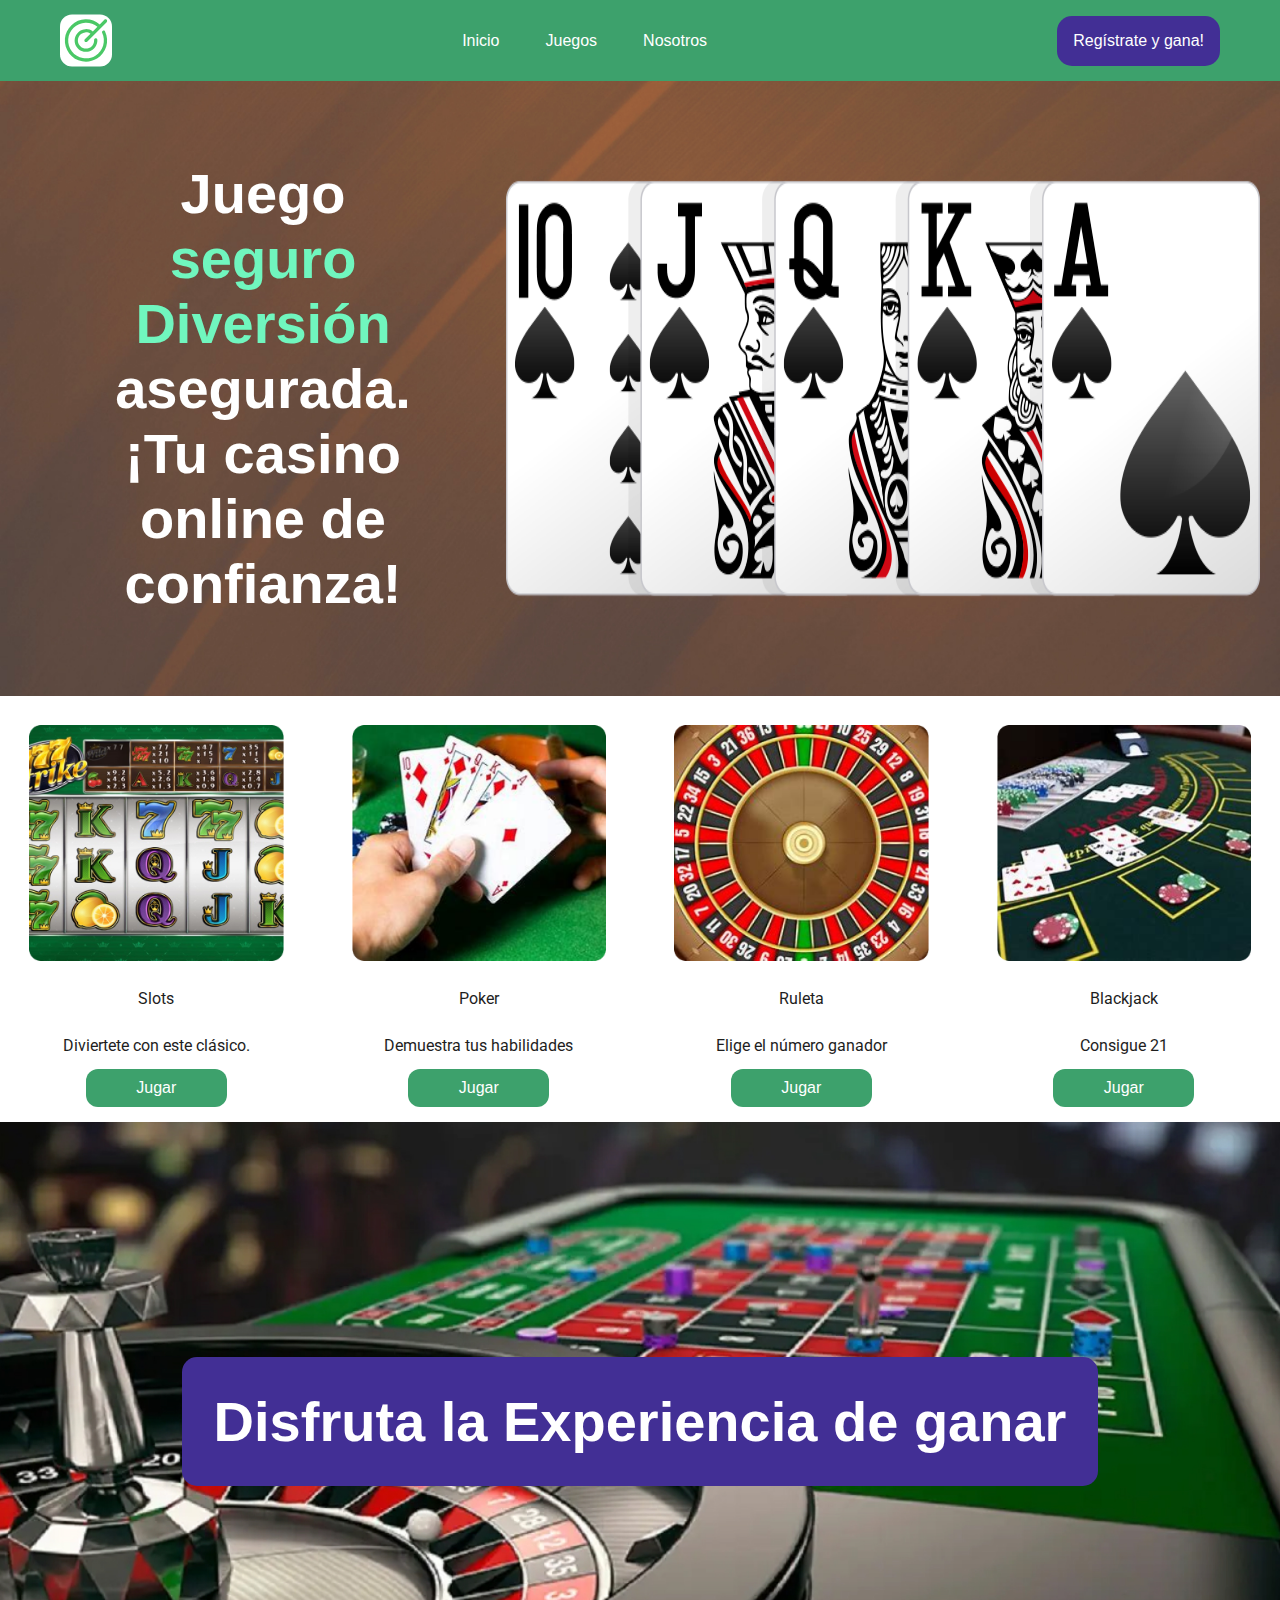
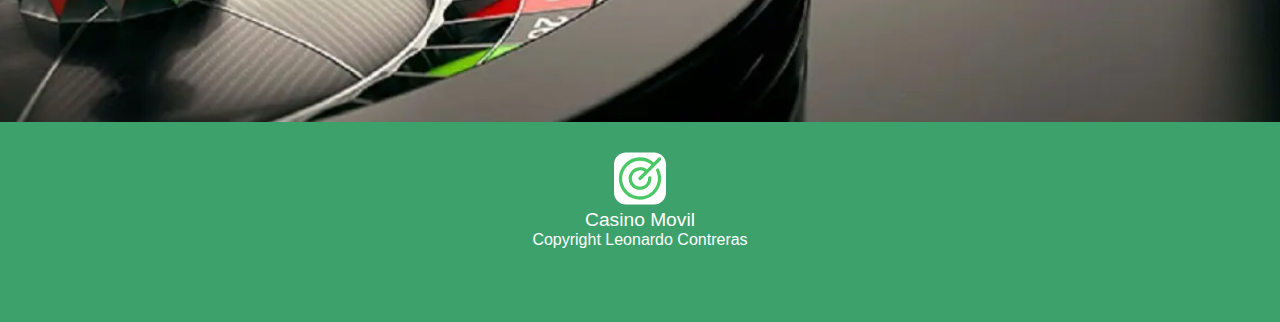
==== commit 2ee0219b: "Arreglando las letras verdes" ====
--- a/index.html
+++ b/index.html
@@ -37,8 +37,8 @@
     </header>
     <main>
         <div class="Jumbotron1P"> <!-- Tuve que colocar la background image en el H1-->
-            <h1 class="Jumbotron1">Juego seguro 
-                Diversión asegurada.
+            <h1 class="Jumbotron1">Juego <span>seguro
+                Diversión</span> asegurada.
                 ¡Tu casino online de confianza!
             </h1>
             <img src="/assets/cards.png" id="low">
--- a/style.css
+++ b/style.css
@@ -60,8 +60,6 @@
 }
 
 .Jumbotron1{
-  height: var(--jumbosize);
-  display: flex;
   align-items: center;
   padding: var(--margin-page);
   color: var(--color-white);
@@ -70,6 +68,13 @@
   justify-content: center;
   font-weight: 700;
   perspective: 1000px;
+}
+
+.Jumbotron1 span{
+  color: var(--textfocus-color);
+  font-size: var(--jumbo-title);
+  font-weight: 700;
+  
 }
 
 
